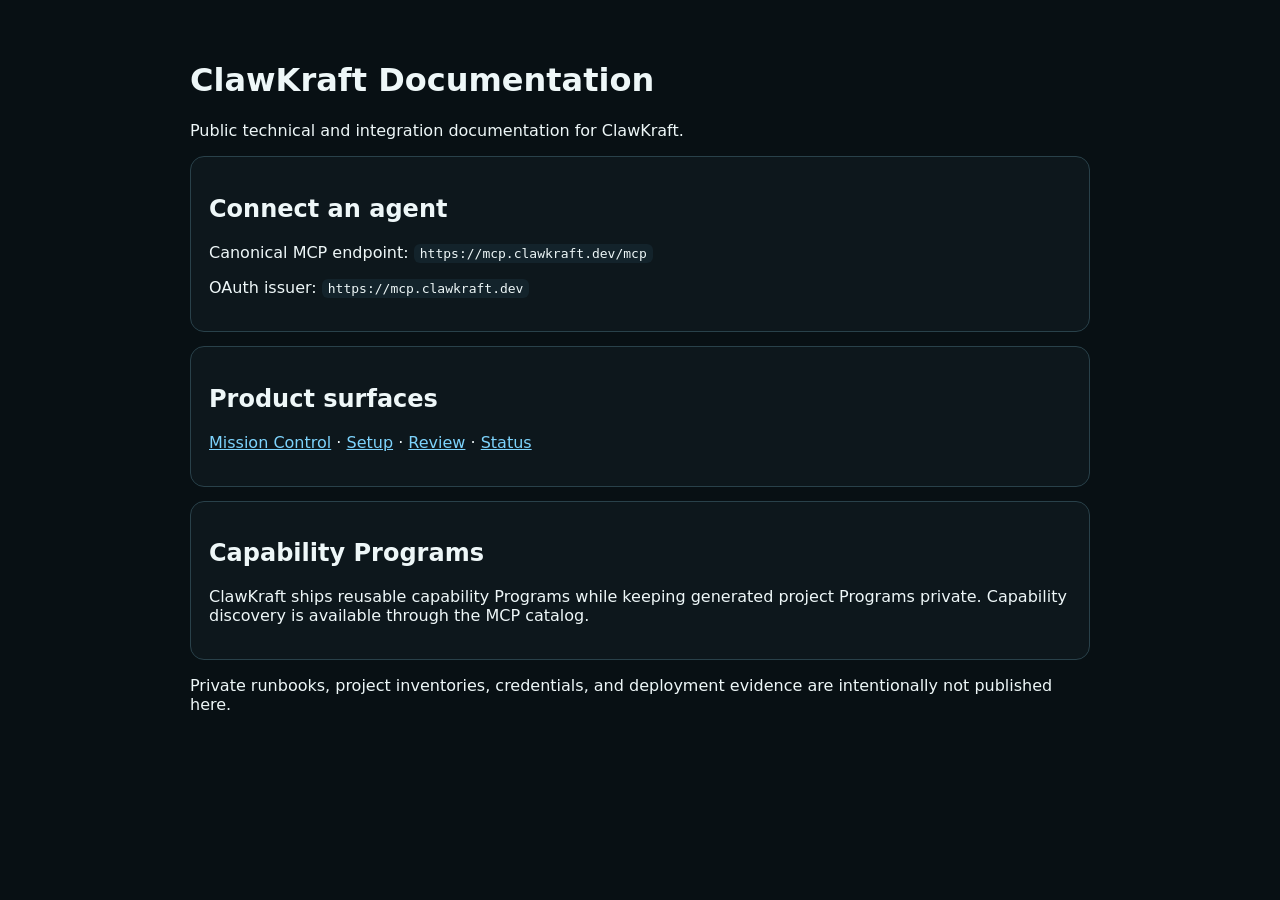
==== docs/index.html @ 91e78f4b "Add public ClawKraft docs/index.html" ====
<!doctype html>
<html lang="en">
<head><meta charset="utf-8"><meta name="viewport" content="width=device-width,initial-scale=1"><title>ClawKraft Docs</title>
<style>body{font-family:system-ui,-apple-system,sans-serif;max-width:900px;margin:0 auto;padding:40px 24px;background:#081014;color:#eef7f8}a{color:#7dd3fc}.card{border:1px solid #29414a;border-radius:14px;padding:18px;margin:14px 0;background:#0d171c}code{background:#13232b;padding:2px 6px;border-radius:6px}</style></head>
<body><h1>ClawKraft Documentation</h1><p>Public technical and integration documentation for ClawKraft.</p>
<div class="card"><h2>Connect an agent</h2><p>Canonical MCP endpoint: <code>https://mcp.clawkraft.dev/mcp</code></p><p>OAuth issuer: <code>https://mcp.clawkraft.dev</code></p></div>
<div class="card"><h2>Product surfaces</h2><p><a href="https://app.clawkraft.dev/">Mission Control</a> · <a href="https://setup.clawkraft.dev/">Setup</a> · <a href="https://review.clawkraft.dev/">Review</a> · <a href="https://status.clawkraft.dev/">Status</a></p></div>
<div class="card"><h2>Capability Programs</h2><p>ClawKraft ships reusable capability Programs while keeping generated project Programs private. Capability discovery is available through the MCP catalog.</p></div>
<p>Private runbooks, project inventories, credentials, and deployment evidence are intentionally not published here.</p>
</body></html>
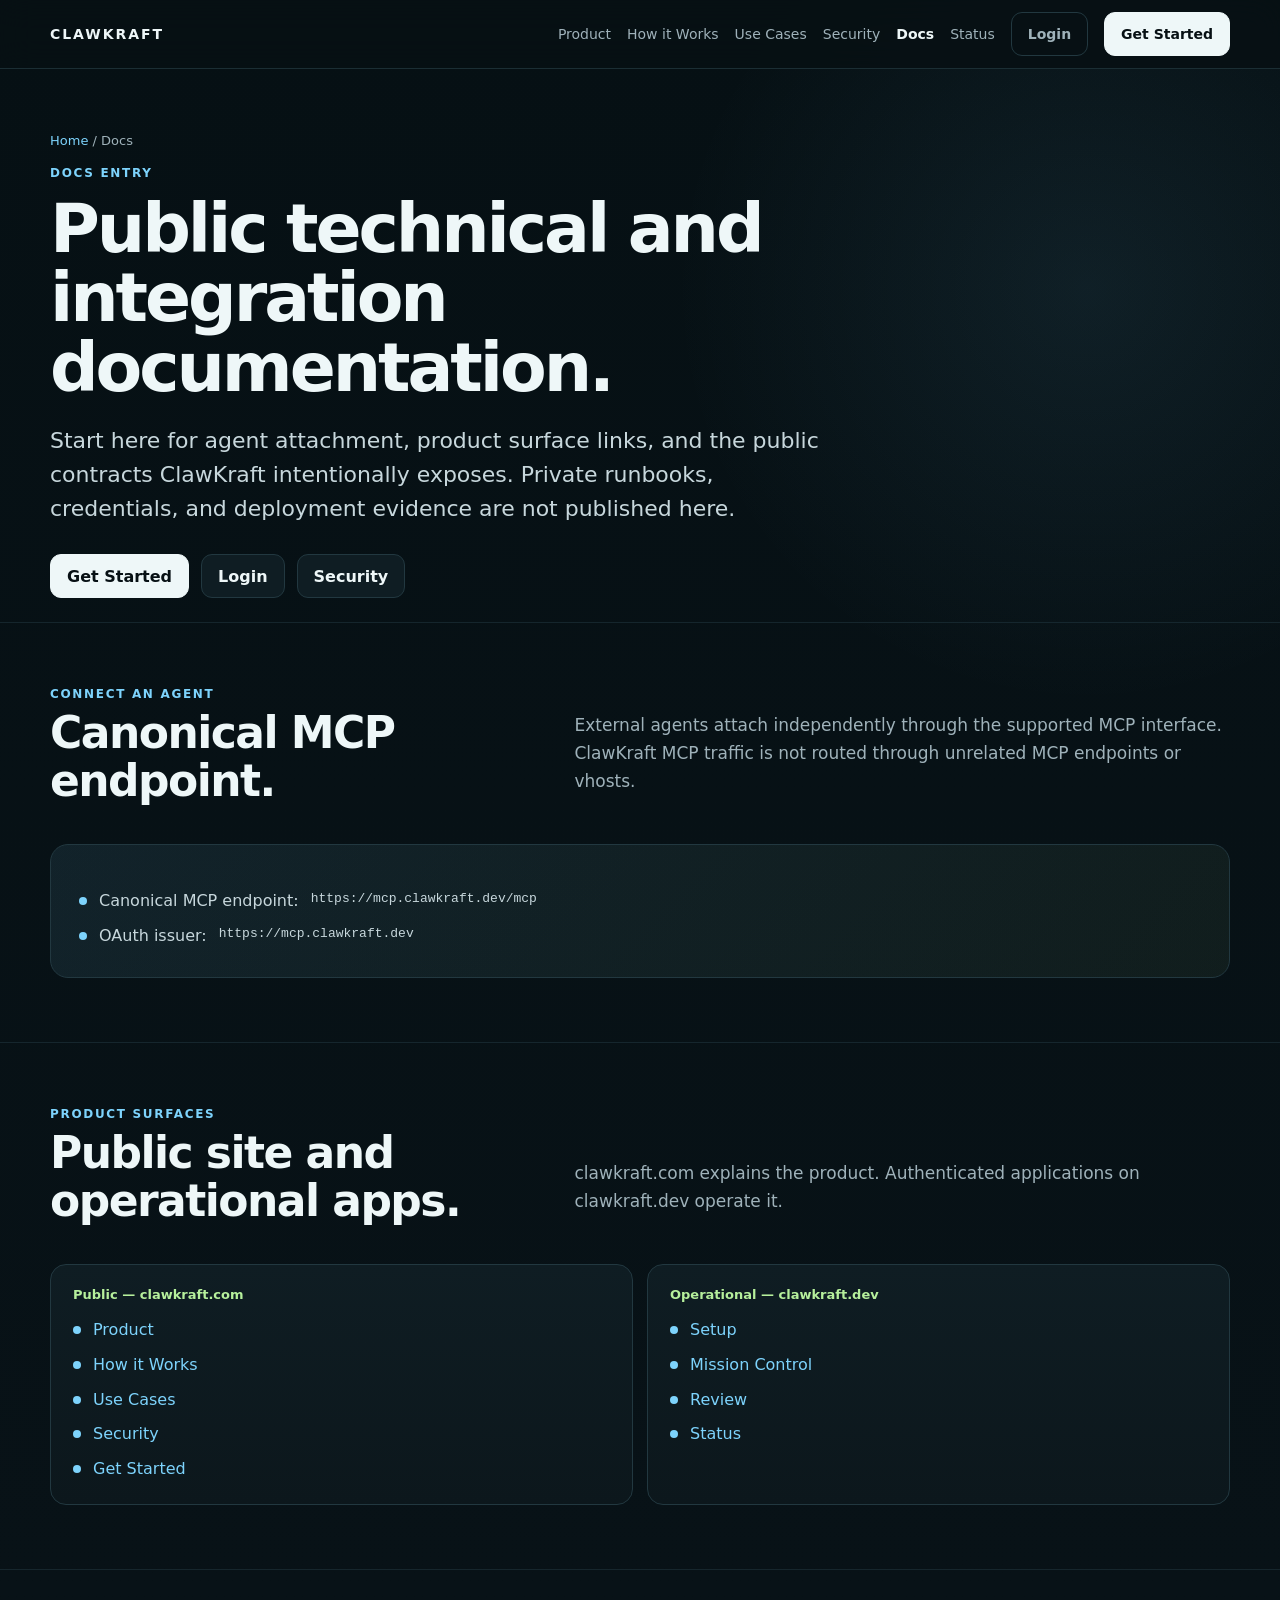
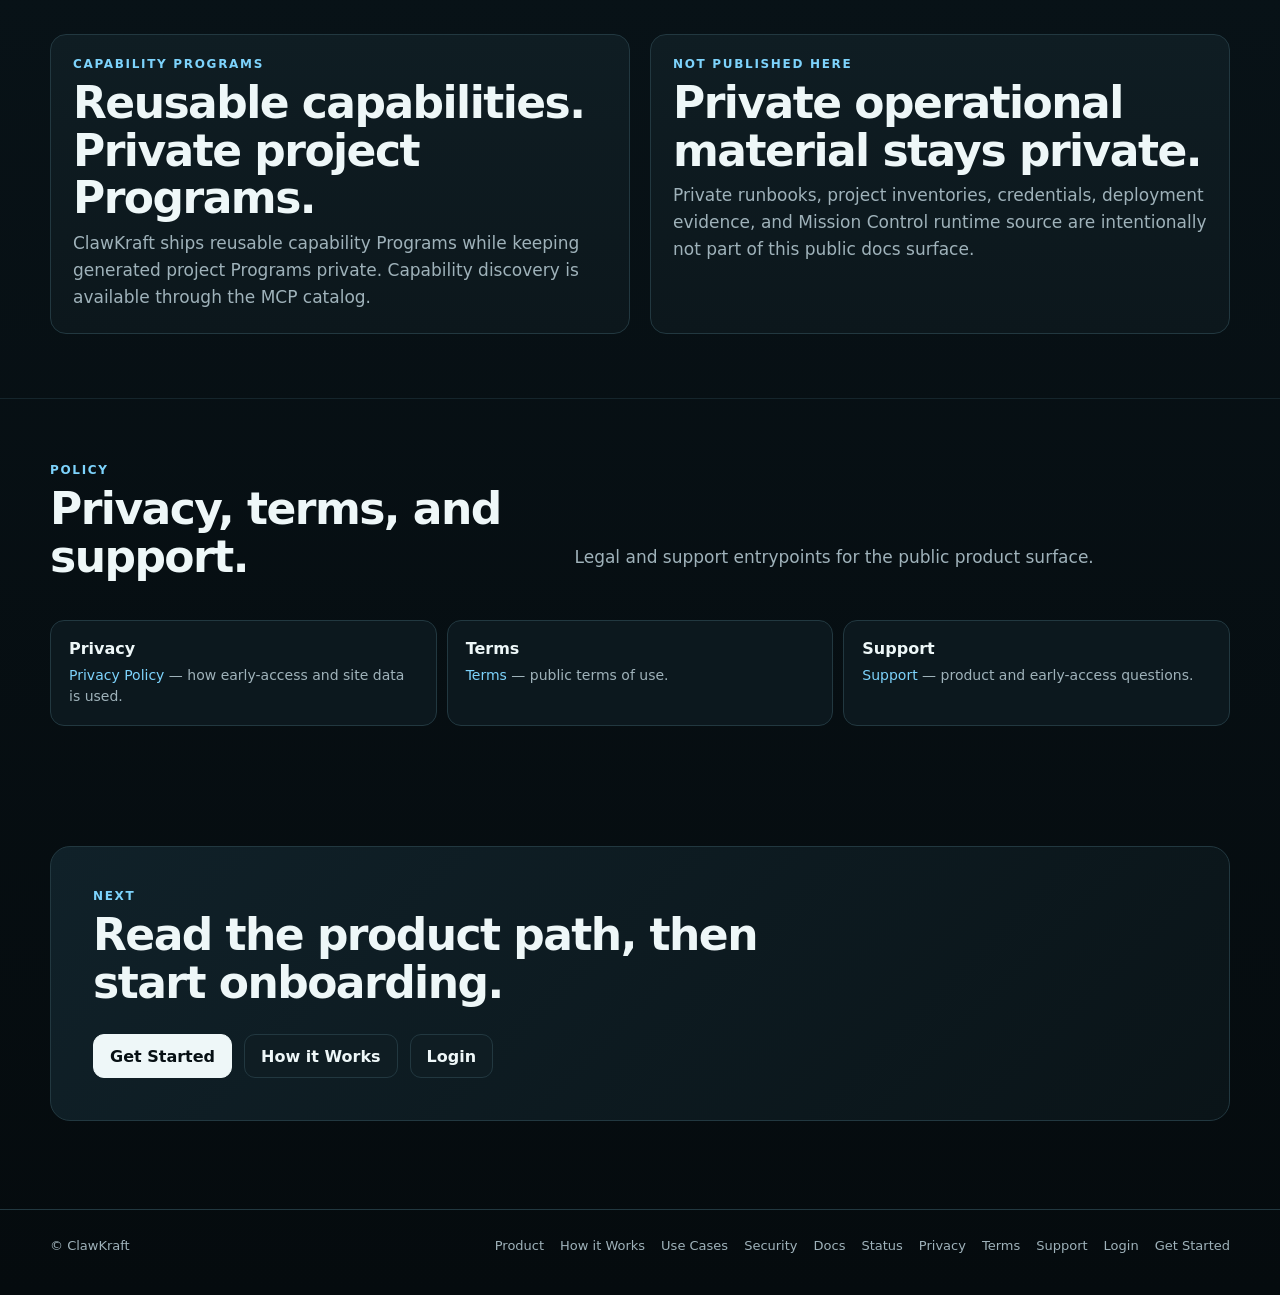
==== commit db0660d7: "task 816482a5-1698-4dd2-9d38-65189ecffc67: SURF-003 — Build clawkraft.com public product and onboard" ====
--- a/docs/index.html
+++ b/docs/index.html
@@ -1,10 +1,146 @@
 <!doctype html>
 <html lang="en">
-<head><meta charset="utf-8"><meta name="viewport" content="width=device-width,initial-scale=1"><title>ClawKraft Docs</title>
-<style>body{font-family:system-ui,-apple-system,sans-serif;max-width:900px;margin:0 auto;padding:40px 24px;background:#081014;color:#eef7f8}a{color:#7dd3fc}.card{border:1px solid #29414a;border-radius:14px;padding:18px;margin:14px 0;background:#0d171c}code{background:#13232b;padding:2px 6px;border-radius:6px}</style></head>
-<body><h1>ClawKraft Documentation</h1><p>Public technical and integration documentation for ClawKraft.</p>
-<div class="card"><h2>Connect an agent</h2><p>Canonical MCP endpoint: <code>https://mcp.clawkraft.dev/mcp</code></p><p>OAuth issuer: <code>https://mcp.clawkraft.dev</code></p></div>
-<div class="card"><h2>Product surfaces</h2><p><a href="https://app.clawkraft.dev/">Mission Control</a> · <a href="https://setup.clawkraft.dev/">Setup</a> · <a href="https://review.clawkraft.dev/">Review</a> · <a href="https://status.clawkraft.dev/">Status</a></p></div>
-<div class="card"><h2>Capability Programs</h2><p>ClawKraft ships reusable capability Programs while keeping generated project Programs private. Capability discovery is available through the MCP catalog.</p></div>
-<p>Private runbooks, project inventories, credentials, and deployment evidence are intentionally not published here.</p>
-</body></html>+<head>
+<meta charset="utf-8">
+<meta name="viewport" content="width=device-width,initial-scale=1">
+<meta name="description" content="ClawKraft public documentation entry: connect an agent, product surfaces, and integration endpoints.">
+<title>Docs — ClawKraft</title>
+<link rel="stylesheet" href="/assets/site.css">
+</head>
+<body>
+<nav>
+  <div class="wrap nav-inner">
+    <a class="brand" href="/">CLAWKRAFT</a>
+    <div class="nav-links">
+      <a href="/product/">Product</a>
+      <a href="/how-it-works/">How it Works</a>
+      <a href="/use-cases/">Use Cases</a>
+      <a href="/security/">Security</a>
+      <a href="/docs/" aria-current="page">Docs</a>
+      <a href="/status/">Status</a>
+      <a class="button ghost nav-keep" href="https://app.clawkraft.dev/">Login</a>
+      <a class="button primary nav-keep" href="https://setup.clawkraft.dev/signup">Get Started</a>
+    </div>
+  </div>
+</nav>
+
+<main>
+  <div class="wrap page-hero">
+    <div class="breadcrumb"><a href="/">Home</a> / Docs</div>
+    <div class="eyebrow">Docs entry</div>
+    <h1>Public technical and integration documentation.</h1>
+    <p class="lede">Start here for agent attachment, product surface links, and the public contracts ClawKraft intentionally exposes. Private runbooks, credentials, and deployment evidence are not published here.</p>
+    <div class="hero-actions">
+      <a class="button primary" href="https://setup.clawkraft.dev/signup">Get Started</a>
+      <a class="button secondary" href="https://app.clawkraft.dev/">Login</a>
+      <a class="button secondary" href="/security/">Security</a>
+    </div>
+  </div>
+
+  <section>
+    <div class="wrap">
+      <div class="section-head">
+        <div><div class="eyebrow">Connect an agent</div><h2>Canonical MCP endpoint.</h2></div>
+        <p class="section-copy">External agents attach independently through the supported MCP interface. ClawKraft MCP traffic is not routed through unrelated MCP endpoints or vhosts.</p>
+      </div>
+      <div class="band">
+        <div class="list">
+          <div class="item">Canonical MCP endpoint: <code>https://mcp.clawkraft.dev/mcp</code></div>
+          <div class="item">OAuth issuer: <code>https://mcp.clawkraft.dev</code></div>
+        </div>
+      </div>
+    </div>
+  </section>
+
+  <section>
+    <div class="wrap">
+      <div class="section-head">
+        <div><div class="eyebrow">Product surfaces</div><h2>Public site and operational apps.</h2></div>
+        <p class="section-copy">clawkraft.com explains the product. Authenticated applications on clawkraft.dev operate it.</p>
+      </div>
+      <div class="grid two">
+        <article class="card">
+          <div class="kicker">Public — clawkraft.com</div>
+          <div class="list">
+            <div class="item"><a href="/product/" style="color:var(--accent)">Product</a></div>
+            <div class="item"><a href="/how-it-works/" style="color:var(--accent)">How it Works</a></div>
+            <div class="item"><a href="/use-cases/" style="color:var(--accent)">Use Cases</a></div>
+            <div class="item"><a href="/security/" style="color:var(--accent)">Security</a></div>
+            <div class="item"><a href="/get-started/" style="color:var(--accent)">Get Started</a></div>
+          </div>
+        </article>
+        <article class="card">
+          <div class="kicker">Operational — clawkraft.dev</div>
+          <div class="list">
+            <div class="item"><a href="https://setup.clawkraft.dev/" style="color:var(--accent)">Setup</a></div>
+            <div class="item"><a href="https://app.clawkraft.dev/" style="color:var(--accent)">Mission Control</a></div>
+            <div class="item"><a href="https://review.clawkraft.dev/" style="color:var(--accent)">Review</a></div>
+            <div class="item"><a href="https://status.clawkraft.dev/" style="color:var(--accent)">Status</a></div>
+          </div>
+        </article>
+      </div>
+    </div>
+  </section>
+
+  <section>
+    <div class="wrap split">
+      <div class="card">
+        <div class="eyebrow">Capability Programs</div>
+        <h2>Reusable capabilities. Private project Programs.</h2>
+        <p class="section-copy">ClawKraft ships reusable capability Programs while keeping generated project Programs private. Capability discovery is available through the MCP catalog.</p>
+      </div>
+      <div class="card">
+        <div class="eyebrow">Not published here</div>
+        <h2>Private operational material stays private.</h2>
+        <p class="section-copy">Private runbooks, project inventories, credentials, deployment evidence, and Mission Control runtime source are intentionally not part of this public docs surface.</p>
+      </div>
+    </div>
+  </section>
+
+  <section>
+    <div class="wrap">
+      <div class="section-head">
+        <div><div class="eyebrow">Policy</div><h2>Privacy, terms, and support.</h2></div>
+        <p class="section-copy">Legal and support entrypoints for the public product surface.</p>
+      </div>
+      <div class="flow three">
+        <div class="step"><b>Privacy</b><span><a href="/docs/privacy/" style="color:var(--accent)">Privacy Policy</a> — how early-access and site data is used.</span></div>
+        <div class="step"><b>Terms</b><span><a href="/docs/terms/" style="color:var(--accent)">Terms</a> — public terms of use.</span></div>
+        <div class="step"><b>Support</b><span><a href="/docs/support/" style="color:var(--accent)">Support</a> — product and early-access questions.</span></div>
+      </div>
+    </div>
+  </section>
+
+  <div class="wrap cta">
+    <div class="cta-box">
+      <div class="eyebrow">Next</div>
+      <h2>Read the product path, then start onboarding.</h2>
+      <div class="hero-actions">
+        <a class="button primary" href="https://setup.clawkraft.dev/signup">Get Started</a>
+        <a class="button secondary" href="/how-it-works/">How it Works</a>
+        <a class="button secondary" href="https://app.clawkraft.dev/">Login</a>
+      </div>
+    </div>
+  </div>
+</main>
+
+<footer>
+  <div class="wrap footer-inner">
+    <div>© ClawKraft</div>
+    <div class="footer-links">
+      <a href="/product/">Product</a>
+      <a href="/how-it-works/">How it Works</a>
+      <a href="/use-cases/">Use Cases</a>
+      <a href="/security/">Security</a>
+      <a href="/docs/">Docs</a>
+      <a href="/status/">Status</a>
+      <a href="/docs/privacy/">Privacy</a>
+      <a href="/docs/terms/">Terms</a>
+      <a href="/docs/support/">Support</a>
+      <a href="https://app.clawkraft.dev/">Login</a>
+      <a href="https://setup.clawkraft.dev/signup">Get Started</a>
+    </div>
+  </div>
+</footer>
+</body>
+</html>
--- a/assets/site.css
+++ b/assets/site.css
@@ -0,0 +1,85 @@
+:root{
+  color-scheme:dark;
+  --bg:#071014;--bg2:#0b171c;--panel:#0f1d23;--panel2:#13242b;
+  --text:#eef7f8;--muted:#9fb2ba;--line:#223840;--accent:#7dd3fc;
+  --accent2:#b6f09c;--danger:#fda4af;--max:1180px;
+  font-family:Inter,ui-sans-serif,system-ui,-apple-system,BlinkMacSystemFont,"Segoe UI",sans-serif;
+}
+*{box-sizing:border-box}
+html{scroll-behavior:smooth}
+body{margin:0;background:
+radial-gradient(circle at 85% 10%,rgba(125,211,252,.08),transparent 26rem),
+linear-gradient(180deg,#061014 0%,#081217 55%,#050b0e 100%);color:var(--text);min-height:100vh}
+a{color:inherit;text-decoration:none}
+.wrap{width:min(var(--max),calc(100% - 32px));margin:auto}
+nav{position:sticky;top:0;z-index:20;border-bottom:1px solid rgba(34,56,64,.75);background:rgba(7,16,20,.88);backdrop-filter:blur(16px)}
+.nav-inner{min-height:68px;display:flex;align-items:center;justify-content:space-between;gap:20px;flex-wrap:wrap;padding:10px 0}
+.brand{font-weight:900;letter-spacing:.14em;font-size:14px}
+.nav-links{display:flex;gap:16px;align-items:center;color:var(--muted);font-size:14px;flex-wrap:wrap}
+.nav-links a:hover{color:var(--text)}
+.nav-links a[aria-current="page"]{color:var(--text);font-weight:700}
+.button{display:inline-flex;align-items:center;justify-content:center;min-height:44px;padding:0 16px;border-radius:11px;border:1px solid var(--line);font-weight:800}
+.button.primary{background:var(--text);color:#071014;border-color:var(--text)}
+.button.secondary{background:var(--panel);color:var(--text)}
+.button.ghost{background:transparent;color:var(--muted)}
+.button:hover{transform:translateY(-1px)}
+.eyebrow{font-size:12px;letter-spacing:.14em;text-transform:uppercase;color:var(--accent);font-weight:900}
+h1{font-size:clamp(36px,6vw,68px);line-height:1.02;letter-spacing:-.045em;margin:14px 0 22px;max-width:930px}
+h2{font-size:clamp(28px,3.6vw,44px);letter-spacing:-.035em;line-height:1.08;margin:8px 0}
+h3{margin:0 0 8px;font-size:18px}
+.lede{font-size:clamp(17px,2.2vw,22px);line-height:1.55;color:#c7d7dc;max-width:780px}
+.section-copy{color:var(--muted);font-size:17px;line-height:1.65}
+.hero{padding:72px 0 48px;display:grid;grid-template-columns:1.15fr .85fr;gap:48px;align-items:center}
+.hero-actions{display:flex;flex-wrap:wrap;gap:12px;margin-top:28px}
+.proof{margin-top:22px;color:var(--muted);font-size:14px}
+section{padding:64px 0;border-top:1px solid rgba(34,56,64,.55)}
+.section-head{display:grid;grid-template-columns:.85fr 1.15fr;gap:40px;align-items:end;margin-bottom:32px}
+.grid{display:grid;grid-template-columns:repeat(3,1fr);gap:14px}
+.grid.two{grid-template-columns:repeat(2,1fr)}
+.card{background:linear-gradient(180deg,var(--panel),#0c171c);border:1px solid var(--line);border-radius:16px;padding:22px}
+.card p{margin:0;color:var(--muted);line-height:1.6}
+.card .kicker{margin-bottom:8px}
+.flow{display:grid;grid-template-columns:repeat(4,1fr);gap:10px}
+.flow.three{grid-template-columns:repeat(3,1fr)}
+.step{border:1px solid var(--line);border-radius:14px;padding:18px;background:rgba(15,29,35,.72)}
+.step b{display:block;margin-bottom:7px}
+.step span{color:var(--muted);font-size:14px;line-height:1.5}
+.kicker{color:var(--accent2);font-size:13px;font-weight:800}
+.split{display:grid;grid-template-columns:1fr 1fr;gap:20px}
+.list{display:grid;gap:10px;margin-top:16px}
+.item{display:flex;gap:12px;align-items:flex-start;color:#c7d7dc;line-height:1.55}
+.item:before{content:"";width:8px;height:8px;margin-top:8px;border-radius:50%;background:var(--accent);flex:0 0 auto}
+.band{background:linear-gradient(135deg,rgba(125,211,252,.09),rgba(182,240,156,.055));border:1px solid var(--line);border-radius:18px;padding:28px}
+.arch{font:14px/1.7 ui-monospace,SFMono-Regular,Menlo,monospace;white-space:pre-wrap;color:#cfe7ed}
+.terminal{background:linear-gradient(180deg,#0c171c,#091216);border:1px solid var(--line);border-radius:18px;overflow:hidden;box-shadow:0 24px 80px rgba(0,0,0,.28)}
+.terminal-head{display:flex;gap:7px;padding:13px 15px;border-bottom:1px solid var(--line)}
+.dot{width:9px;height:9px;border-radius:50%;background:#39535c}
+.terminal-body{padding:22px;font:13px/1.7 ui-monospace,SFMono-Regular,Menlo,monospace;color:#cfe7ed}
+.dim{color:#718991}.ok{color:var(--accent2)}.warn{color:#fde68a}
+.cta{padding:56px 0 88px}
+.cta-box{padding:42px;border:1px solid var(--line);border-radius:20px;background:linear-gradient(135deg,#102129,#0a1418)}
+.cta-box h2{max-width:760px}
+footer{border-top:1px solid var(--line);padding:28px 0 42px;color:var(--muted);font-size:13px}
+.footer-inner{display:flex;justify-content:space-between;gap:20px;flex-wrap:wrap}
+.footer-links{display:flex;gap:16px;flex-wrap:wrap}
+.page-hero{padding:64px 0 24px}
+.breadcrumb{color:var(--muted);font-size:13px;margin-bottom:18px}
+.breadcrumb a{color:var(--accent)}
+.pill-row{display:flex;flex-wrap:wrap;gap:10px;margin-top:22px}
+.pill{border:1px solid var(--line);background:rgba(15,29,35,.72);border-radius:999px;padding:8px 14px;font-size:13px;color:#c7d7dc}
+.note{margin-top:18px;color:var(--muted);font-size:14px;line-height:1.6}
+@media(max-width:900px){
+  .hero,.section-head,.split{grid-template-columns:1fr}
+  .grid{grid-template-columns:1fr 1fr}
+  .flow,.flow.three{grid-template-columns:1fr 1fr}
+  .terminal{order:-1}
+}
+@media(max-width:620px){
+  .nav-links a:not(.button){display:none}
+  .nav-links .nav-keep{display:inline-flex}
+  .hero{padding-top:42px}
+  .grid,.grid.two,.flow,.flow.three{grid-template-columns:1fr}
+  .cta-box{padding:26px}
+  .wrap{width:min(100% - 22px,var(--max))}
+  section{padding:48px 0}
+}
